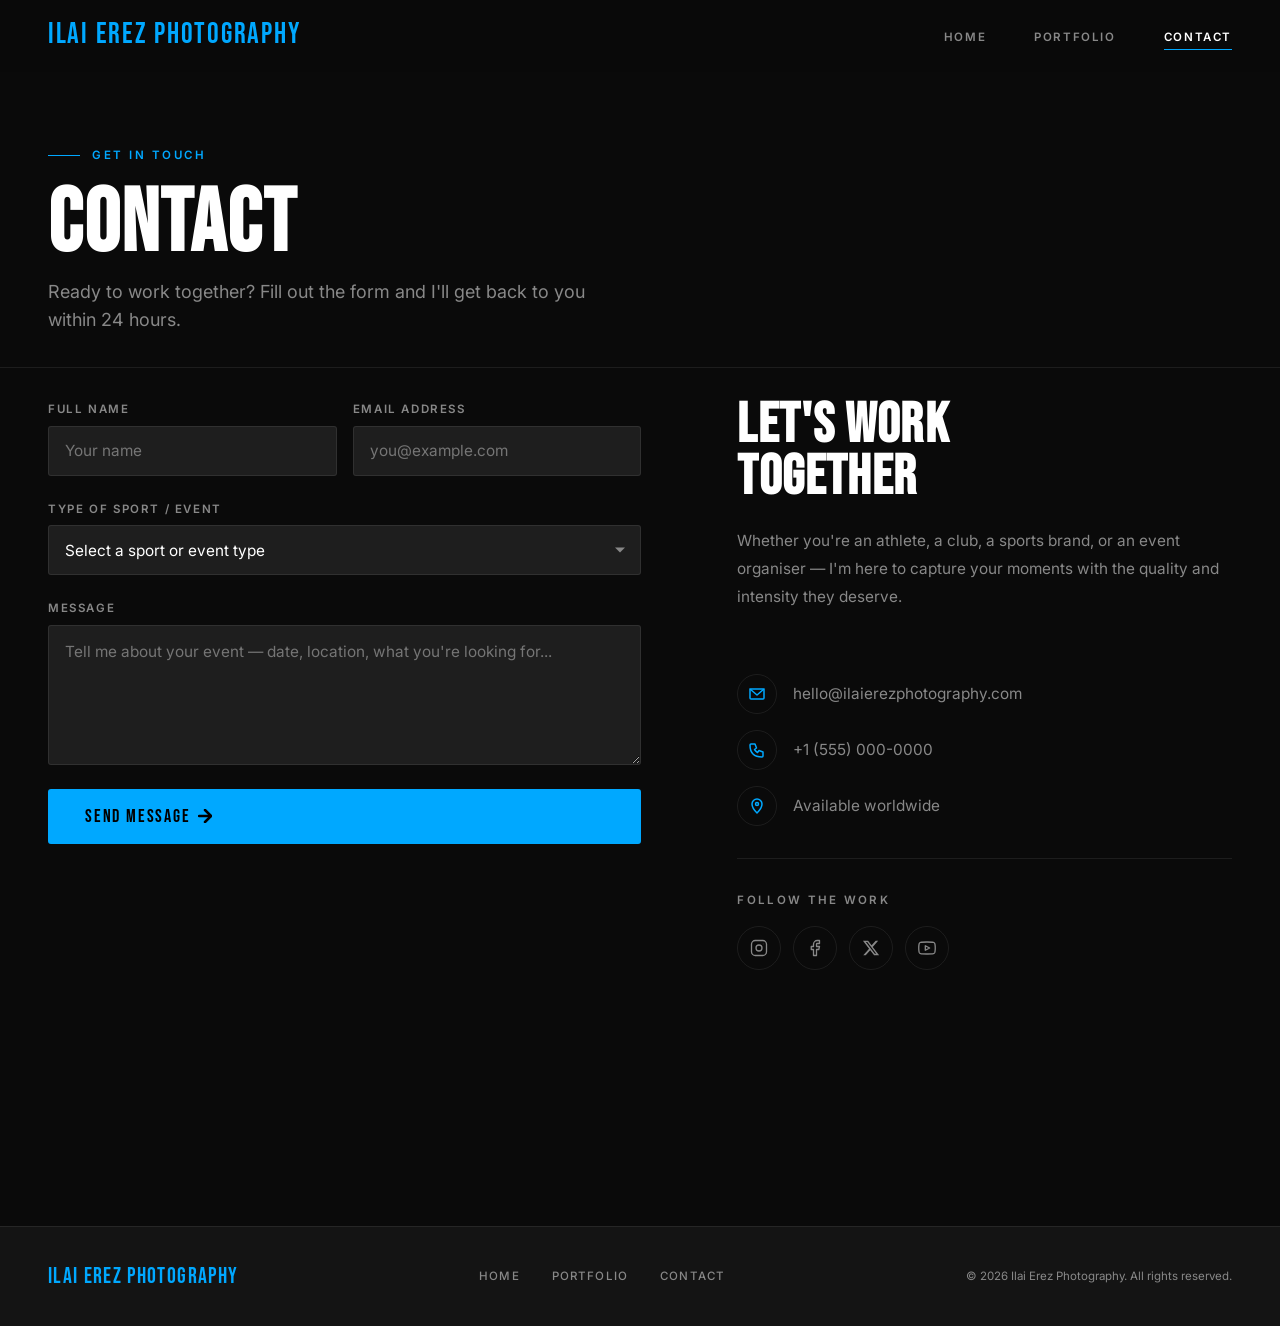
==== contact.html @ 73135bab "Initial commit — portfolio site with 3D gallery" ====
<!DOCTYPE html>
<html lang="en">
<head>
  <meta charset="UTF-8">
  <meta name="viewport" content="width=device-width, initial-scale=1.0">
  <meta name="description" content="Contact Ilai Erez Photography — Book a sports photography session, enquire about events, or send a message.">

  <!-- Open Graph -->
  <meta property="og:title"       content="Ilai Erez Photography | Contact">
  <meta property="og:description" content="Book a sports photography session or send a message.">
  <meta property="og:image"       content="https://picsum.photos/1200/630?random=52">
  <meta property="og:url"         content="">
  <meta property="og:type"        content="website">

  <title>Ilai Erez Photography | Contact</title>

  <link rel="preconnect" href="https://fonts.googleapis.com">
  <link rel="preconnect" href="https://fonts.gstatic.com" crossorigin>
  <link href="https://fonts.googleapis.com/css2?family=Bebas+Neue&family=Inter:wght@400;500;600&display=swap" rel="stylesheet">

  <link rel="stylesheet" href="css/styles.css">
</head>
<body>

  <!-- ========================
       NAVIGATION
  ========================= -->
  <nav class="nav" aria-label="Main navigation">
    <div class="container nav__inner">
      <a href="index.html" class="nav__logo">Ilai Erez Photography</a>

      <ul class="nav__links" role="list">
        <li><a href="index.html"     class="nav__link">Home</a></li>
        <li><a href="portfolio.html" class="nav__link">Portfolio</a></li>
        <li><a href="contact.html"   class="nav__link">Contact</a></li>
      </ul>

      <button class="nav__toggle" aria-label="Toggle menu" aria-expanded="false">
        <span></span>
        <span></span>
        <span></span>
      </button>
    </div>
  </nav>

  <!-- ========================
       PAGE HEADER
  ========================= -->
  <header class="page-header">
    <div class="container">
      <p class="section-label">Get In Touch</p>
      <h1 class="page-header__title heading">Contact</h1>
      <p class="page-header__sub">
        Ready to work together? Fill out the form and I'll get back to you within 24 hours.
      </p>
    </div>
  </header>

  <!-- ========================
       CONTACT GRID
  ========================= -->
  <main>
    <div class="container contact-grid">

      <!-- LEFT: Form -->
      <div>
        <form
          class="form"
          action="https://formspree.io/f/YOUR_FORM_ID"
          method="POST"
          novalidate
          aria-label="Contact form">

          <!-- Row: Name + Email -->
          <div class="form__row">
            <div class="form__group">
              <label class="form__label" for="name">Full Name</label>
              <input
                class="form__input"
                type="text"
                id="name"
                name="name"
                placeholder="Your name"
                autocomplete="name"
                required>
            </div>

            <div class="form__group">
              <label class="form__label" for="email">Email Address</label>
              <input
                class="form__input"
                type="email"
                id="email"
                name="email"
                placeholder="you@example.com"
                autocomplete="email"
                required>
            </div>
          </div>

          <!-- Sport / Event type -->
          <div class="form__group">
            <label class="form__label" for="sport">Type of Sport / Event</label>
            <div class="form__select-wrap">
              <select class="form__select" id="sport" name="sport">
                <option value=""         disabled selected>Select a sport or event type</option>
                <option value="football">Football / Soccer</option>
                <option value="basketball">Basketball</option>
                <option value="running">Running / Athletics</option>
                <option value="swimming">Swimming / Water Sports</option>
                <option value="cycling">Cycling</option>
                <option value="tennis">Tennis / Racquet Sports</option>
                <option value="boxing">Boxing / Martial Arts</option>
                <option value="other">Other / Multiple Sports</option>
              </select>
            </div>
          </div>

          <!-- Message -->
          <div class="form__group">
            <label class="form__label" for="message">Message</label>
            <textarea
              class="form__textarea"
              id="message"
              name="message"
              placeholder="Tell me about your event — date, location, what you're looking for..."
              required></textarea>
          </div>

          <!-- Hidden honeypot for spam (Formspree) -->
          <input type="text" name="_gotcha" style="display:none" tabindex="-1" autocomplete="off">

          <!-- Success message (hidden until JS shows it) -->
          <div class="form__success" role="alert" aria-live="polite">
            <svg width="18" height="18" viewBox="0 0 18 18" fill="none"
                 stroke="currentColor" stroke-width="2.5" stroke-linecap="round" stroke-linejoin="round"
                 aria-hidden="true">
              <polyline points="2,9 7,14 16,4"/>
            </svg>
            Message sent! I'll be in touch within 24 hours.
          </div>

          <button type="submit" class="btn btn--primary form__submit">
            Send Message
            <svg width="14" height="14" viewBox="0 0 14 14" fill="none"
                 stroke="currentColor" stroke-width="2.5" stroke-linecap="round" stroke-linejoin="round"
                 aria-hidden="true">
              <line x1="1" y1="7" x2="13" y2="7"/>
              <polyline points="7,1 13,7 7,13"/>
            </svg>
          </button>

        </form>
      </div>

      <!-- RIGHT: Contact Info + Social -->
      <aside class="contact-info" aria-label="Contact information">

        <h2 class="contact-info__title heading">
          Let's Work<br>Together
        </h2>

        <p class="contact-info__text">
          Whether you're an athlete, a club, a sports brand, or an event organiser —
          I'm here to capture your moments with the quality and intensity they deserve.
        </p>

        <!-- Contact details -->
        <div class="contact-detail">
          <div class="contact-detail__icon" aria-hidden="true">
            <!-- Email icon -->
            <svg width="16" height="16" viewBox="0 0 16 16" fill="none"
                 stroke="currentColor" stroke-width="1.5" stroke-linecap="round" stroke-linejoin="round">
              <rect x="1" y="3" width="14" height="10" rx="1"/>
              <polyline points="1,3 8,9 15,3"/>
            </svg>
          </div>
          <span>hello@ilaierezphotography.com</span>
        </div>

        <div class="contact-detail">
          <div class="contact-detail__icon" aria-hidden="true">
            <!-- Phone icon -->
            <svg width="16" height="16" viewBox="0 0 16 16" fill="none"
                 stroke="currentColor" stroke-width="1.5" stroke-linecap="round" stroke-linejoin="round">
              <path d="M2 2h4l1.5 4-2 1.5a10 10 0 0 0 3 3L10 8.5 14 10v4a1 1 0 0 1-1 1C5 15 1 11 1 3a1 1 0 0 1 1-1z"/>
            </svg>
          </div>
          <span>+1 (555) 000-0000</span>
        </div>

        <div class="contact-detail">
          <div class="contact-detail__icon" aria-hidden="true">
            <!-- Location icon -->
            <svg width="16" height="16" viewBox="0 0 16 16" fill="none"
                 stroke="currentColor" stroke-width="1.5" stroke-linecap="round" stroke-linejoin="round">
              <path d="M8 1a5 5 0 0 1 5 5c0 4-5 9-5 9S3 10 3 6a5 5 0 0 1 5-5z"/>
              <circle cx="8" cy="6" r="1.5"/>
            </svg>
          </div>
          <span>Available worldwide</span>
        </div>

        <div class="contact-divider"></div>

        <!-- Social -->
        <p class="social-heading">Follow the work</p>

        <ul class="social-list" role="list">

          <!-- Instagram -->
          <li>
            <a href="#" class="social-link" aria-label="Instagram" rel="noopener noreferrer" target="_blank">
              <svg width="18" height="18" viewBox="0 0 24 24" fill="none"
                   stroke="currentColor" stroke-width="1.75" stroke-linecap="round" stroke-linejoin="round"
                   aria-hidden="true">
                <rect x="2" y="2" width="20" height="20" rx="5" ry="5"/>
                <circle cx="12" cy="12" r="4"/>
                <circle cx="17.5" cy="6.5" r="0.5" fill="currentColor" stroke="none"/>
              </svg>
            </a>
          </li>

          <!-- Facebook -->
          <li>
            <a href="#" class="social-link" aria-label="Facebook" rel="noopener noreferrer" target="_blank">
              <svg width="18" height="18" viewBox="0 0 24 24" fill="none"
                   stroke="currentColor" stroke-width="1.75" stroke-linecap="round" stroke-linejoin="round"
                   aria-hidden="true">
                <path d="M18 2h-3a5 5 0 0 0-5 5v3H7v4h3v8h4v-8h3l1-4h-4V7a1 1 0 0 1 1-1h3z"/>
              </svg>
            </a>
          </li>

          <!-- X / Twitter -->
          <li>
            <a href="#" class="social-link" aria-label="X (Twitter)" rel="noopener noreferrer" target="_blank">
              <svg width="18" height="18" viewBox="0 0 24 24" fill="currentColor"
                   aria-hidden="true">
                <path d="M18.244 2.25h3.308l-7.227 8.26 8.502 11.24H16.17l-5.214-6.817L4.99 21.75H1.68l7.73-8.835L1.254 2.25H8.08l4.713 6.231zm-1.161 17.52h1.833L7.084 4.126H5.117z"/>
              </svg>
            </a>
          </li>

          <!-- YouTube -->
          <li>
            <a href="#" class="social-link" aria-label="YouTube" rel="noopener noreferrer" target="_blank">
              <svg width="18" height="18" viewBox="0 0 24 24" fill="none"
                   stroke="currentColor" stroke-width="1.75" stroke-linecap="round" stroke-linejoin="round"
                   aria-hidden="true">
                <path d="M22.54 6.42a2.78 2.78 0 0 0-1.95-1.96C18.88 4 12 4 12 4s-6.88 0-8.59.46A2.78 2.78 0 0 0 1.46 6.42 29 29 0 0 0 1 12a29 29 0 0 0 .46 5.58 2.78 2.78 0 0 0 1.95 1.97C5.12 20 12 20 12 20s6.88 0 8.59-.45a2.78 2.78 0 0 0 1.96-1.97A29 29 0 0 0 23 12a29 29 0 0 0-.46-5.58z"/>
                <polygon points="9.75,15.02 15.5,12 9.75,8.98 9.75,15.02"/>
              </svg>
            </a>
          </li>

        </ul>

      </aside>
    </div>
  </main>

  <!-- ========================
       FOOTER
  ========================= -->
  <footer class="footer" style="margin-top: var(--space-xl);">
    <div class="container footer__inner">
      <a href="index.html" class="footer__logo">Ilai Erez Photography</a>

      <nav class="footer__links" aria-label="Footer navigation">
        <a href="index.html"     class="footer__link">Home</a>
        <a href="portfolio.html" class="footer__link">Portfolio</a>
        <a href="contact.html"   class="footer__link">Contact</a>
      </nav>

      <p class="footer__copy">&copy; <span id="year"></span> Ilai Erez Photography. All rights reserved.</p>
    </div>
  </footer>

  <script src="js/main.js" defer></script>
  <script>document.getElementById('year').textContent = new Date().getFullYear();</script>
</body>
</html>
---- css/styles.css ----
/* ===========================
   CSS CUSTOM PROPERTIES
   =========================== */
:root {
  /* Colors */
  --color-bg:          #0a0a0a;
  --color-bg-surface:  #141414;
  --color-bg-raised:   #1e1e1e;
  --color-text:        #ffffff;
  --color-text-muted:  #888888;
  --color-accent:      #00A8FF;
  --color-accent-dim:  rgba(0, 168, 255, 0.12);
  --color-accent-glow: rgba(0, 168, 255, 0.28);
  --color-overlay:     rgba(0, 0, 0, 0.72);
  --color-border:      rgba(255, 255, 255, 0.08);
  --color-border-acc:  rgba(0, 168, 255, 0.35);

  /* Typography */
  --font-heading: 'Bebas Neue', sans-serif;
  --font-body:    'Inter', sans-serif;

  /* Fluid type scale */
  --text-xs:   clamp(0.7rem,   0.9vw,  0.8rem);
  --text-sm:   clamp(0.85rem,  1.2vw,  1rem);
  --text-base: clamp(1rem,     1.5vw,  1.125rem);
  --text-lg:   clamp(1.125rem, 1.8vw,  1.375rem);
  --text-xl:   clamp(1.5rem,   3vw,    2rem);
  --text-2xl:  clamp(2rem,     5vw,    3.5rem);
  --text-3xl:  clamp(2.5rem,   7vw,    5.5rem);
  --text-hero: clamp(3rem,     8vw,   7rem);

  /* Spacing */
  --space-xs: 0.5rem;
  --space-sm: 1rem;
  --space-md: 2rem;
  --space-lg: 4rem;
  --space-xl: 8rem;

  /* Layout */
  --max-width:  1280px;
  --nav-height: 72px;
  --radius-sm:  3px;
  --radius-md:  8px;
  --radius-pill: 999px;

  /* Motion */
  --transition-fast: 150ms ease;
  --transition-base: 300ms ease;
  --transition-slow: 500ms cubic-bezier(0.16, 1, 0.3, 1);
}

/* ===========================
   RESET & BASE
   =========================== */
*, *::before, *::after {
  box-sizing: border-box;
  margin: 0;
  padding: 0;
}

html {
  scroll-behavior: smooth;
  -webkit-font-smoothing: antialiased;
  -moz-osx-font-smoothing: grayscale;
}

body {
  background-color: var(--color-bg);
  color: var(--color-text);
  font-family: var(--font-body);
  font-size: var(--text-base);
  line-height: 1.6;
  overflow-x: hidden;
}

img {
  max-width: 100%;
  display: block;
}

a { color: inherit; text-decoration: none; }
ul, ol { list-style: none; }
button { cursor: pointer; background: none; border: none; font-family: inherit; color: inherit; }

::selection {
  background: var(--color-accent);
  color: #000;
}

:focus-visible {
  outline: 2px solid var(--color-accent);
  outline-offset: 3px;
}

/* ===========================
   LAYOUT UTILITIES
   =========================== */
.container {
  max-width: var(--max-width);
  margin-inline: auto;
  padding-inline: clamp(1rem, 5vw, 3rem);
}

.section {
  padding-block: var(--space-xl);
}

/* ===========================
   NAVIGATION
   =========================== */
.nav {
  position: fixed;
  top: 0; left: 0; right: 0;
  z-index: 100;
  height: var(--nav-height);
  display: flex;
  align-items: center;
  backdrop-filter: blur(16px) saturate(1.5);
  -webkit-backdrop-filter: blur(16px) saturate(1.5);
  background: rgba(10, 10, 10, 0.65);
  border-bottom: 1px solid transparent;
  transition: background var(--transition-base), border-color var(--transition-base);
}

.nav--scrolled {
  background: rgba(10, 10, 10, 0.95);
  border-bottom-color: var(--color-border);
}

.nav__inner {
  display: flex;
  align-items: center;
  justify-content: space-between;
  width: 100%;
}

.nav__logo {
  font-family: var(--font-heading);
  font-size: clamp(1.4rem, 2.5vw, 1.8rem);
  color: var(--color-accent);
  letter-spacing: 0.06em;
  text-transform: uppercase;
  transition: opacity var(--transition-fast);
}

.nav__logo:hover { opacity: 0.75; }

.nav__links {
  display: flex;
  align-items: center;
  gap: clamp(1.5rem, 4vw, 3rem);
}

.nav__link {
  font-size: var(--text-xs);
  font-weight: 600;
  letter-spacing: 0.14em;
  text-transform: uppercase;
  color: var(--color-text-muted);
  position: relative;
  padding-block: 0.25rem;
  transition: color var(--transition-fast);
}

.nav__link::after {
  content: '';
  position: absolute;
  bottom: -2px; left: 0;
  width: 100%;
  height: 1px;
  background: var(--color-accent);
  transform: scaleX(0);
  transform-origin: right;
  transition: transform var(--transition-base);
}

.nav__link:hover,
.nav__link--active { color: var(--color-text); }

.nav__link:hover::after,
.nav__link--active::after {
  transform: scaleX(1);
  transform-origin: left;
}

.nav__toggle {
  display: none;
  flex-direction: column;
  gap: 5px;
  padding: 0.5rem;
  z-index: 110;
}

.nav__toggle span {
  display: block;
  width: 24px;
  height: 2px;
  background: var(--color-text);
  border-radius: 2px;
  transition: transform var(--transition-base), opacity var(--transition-base);
  transform-origin: center;
}

.nav__toggle--open span:nth-child(1) { transform: translateY(7px) rotate(45deg); }
.nav__toggle--open span:nth-child(2) { opacity: 0; }
.nav__toggle--open span:nth-child(3) { transform: translateY(-7px) rotate(-45deg); }

/* ===========================
   BUTTONS
   =========================== */
.btn {
  display: inline-flex;
  align-items: center;
  gap: 0.5rem;
  font-family: var(--font-heading);
  font-size: clamp(0.9rem, 1.5vw, 1.1rem);
  letter-spacing: 0.1em;
  text-transform: uppercase;
  padding: 0.85em 2em;
  border-radius: var(--radius-sm);
  border: 2px solid transparent;
  transition: transform var(--transition-fast), box-shadow var(--transition-fast),
              background var(--transition-fast), color var(--transition-fast), border-color var(--transition-fast);
  white-space: nowrap;
}

.btn:active { transform: scale(0.97); }

.btn--primary {
  background: var(--color-accent);
  color: #000;
  border-color: var(--color-accent);
}

.btn--primary:hover {
  box-shadow: 0 0 28px var(--color-accent-glow), 0 4px 16px rgba(0,0,0,0.4);
  transform: translateY(-2px);
}

.btn--outline {
  background: transparent;
  color: var(--color-text);
  border-color: var(--color-border);
}

.btn--outline:hover {
  border-color: var(--color-accent);
  color: var(--color-accent);
}

/* Hero CTA overrides — stronger hierarchy */
.hero__actions .btn--primary {
  padding: 1em 2.4em;
  font-size: clamp(1rem, 1.6vw, 1.2rem);
  font-weight: 700;
  box-shadow: 0 0 20px rgba(229, 255, 0, 0.18);
}

.hero__actions .btn--primary:hover {
  transform: scale(1.04) translateY(-2px);
  box-shadow: 0 0 40px rgba(229, 255, 0, 0.45), 0 6px 24px rgba(0,0,0,0.5);
  filter: brightness(1.08);
}

.hero__actions .btn--outline {
  padding: 0.95em 1.8em;
  font-size: clamp(0.8rem, 1.3vw, 1rem);
  color: rgba(255,255,255,0.45);
  border-color: rgba(255,255,255,0.18);
  border-width: 1px;
}

.hero__actions .btn--outline:hover {
  color: rgba(255,255,255,0.75);
  border-color: rgba(255,255,255,0.4);
  background: rgba(255,255,255,0.04);
}

/* ===========================
   HERO
   =========================== */
.hero {
  position: relative;
  height: 100vh;
  min-height: 600px;
  display: flex;
  align-items: center;
  overflow: hidden;
}

.hero__bg {
  position: absolute;
  inset: 0;
  background-size: 150% auto;
  background-position: left 72px;
  transform: scale(1.06);
  transition: transform 10s ease-out;
  filter: brightness(0.65) contrast(1.1) saturate(0.9);
}

.hero__bg.is-loaded { transform: scale(1); }

.hero__bg::after {
  content: '';
  position: absolute;
  inset: 0;
  background: linear-gradient(
    to bottom,
    rgba(10,10,10,0.1) 0%,
    rgba(10,10,10,0.2) 35%,
    rgba(10,10,10,0.7) 65%,
    #0a0a0a 100%
  );
}

.hero__content {
  position: relative;
  z-index: 1;
  width: 100%;
  max-width: 42%;
  margin-left: clamp(2rem, 6vw, 6rem);
  margin-right: 0;
}

.hero__eyebrow {
  display: inline-flex;
  align-items: center;
  gap: 0.75rem;
  font-size: var(--text-xs);
  font-weight: 600;
  letter-spacing: 0.22em;
  text-transform: uppercase;
  color: var(--color-accent);
  margin-bottom: 1.5rem;
  opacity: 0;
  animation: fadeInUp 0.8s ease 0.3s forwards;
}

.hero__eyebrow::before {
  content: '';
  display: block;
  width: 32px;
  height: 1px;
  background: var(--color-accent);
  flex-shrink: 0;
}

.hero__title {
  font-size: var(--text-hero);
  font-family: var(--font-heading);
  letter-spacing: 0.02em;
  text-transform: uppercase;
  line-height: 0.88;
  margin-bottom: 1.5rem;
  opacity: 0;
  animation: fadeInUp 0.9s ease 0.5s forwards;
}

.hero__title span { display: block; }
.hero__title .accent { color: var(--color-accent); }

.hero__subtitle {
  font-size: var(--text-lg);
  color: var(--color-text-muted);
  max-width: 520px;
  margin-bottom: 2.5rem;
  opacity: 0;
  animation: fadeInUp 0.9s ease 0.7s forwards;
  font-weight: 400;
  line-height: 1.65;
}

.hero__actions {
  display: flex;
  gap: 1rem;
  flex-wrap: wrap;
  opacity: 0;
  animation: fadeInUp 0.9s ease 0.9s forwards;
}

.hero__scroll {
  position: absolute;
  bottom: 2.5rem;
  left: 50%;
  transform: translateX(-50%);
  display: flex;
  flex-direction: column;
  align-items: center;
  gap: 0.5rem;
  color: var(--color-text-muted);
  font-size: var(--text-xs);
  letter-spacing: 0.18em;
  text-transform: uppercase;
  animation: fadeIn 1s ease 1.8s both;
  user-select: none;
}

.hero__scroll-line {
  width: 1px;
  height: 48px;
  background: linear-gradient(to bottom, var(--color-accent), transparent);
  animation: scrollPulse 2.2s ease-in-out infinite;
}

/* ===========================
   ABOUT / STATS
   =========================== */
.about {
  background: var(--color-bg);
}

.about__grid {
  display: grid;
  grid-template-columns: 1fr 1fr;
  gap: var(--space-xl);
  align-items: center;
}

.section-label {
  display: inline-flex;
  align-items: center;
  gap: 0.75rem;
  font-size: var(--text-xs);
  font-weight: 600;
  letter-spacing: 0.22em;
  text-transform: uppercase;
  color: var(--color-accent);
  margin-bottom: 1.25rem;
}

.section-label::before {
  content: '';
  display: block;
  width: 32px;
  height: 1px;
  background: var(--color-accent);
  flex-shrink: 0;
}

.section-title {
  font-family: var(--font-heading);
  font-size: var(--text-3xl);
  letter-spacing: 0.02em;
  text-transform: uppercase;
  line-height: 0.92;
  margin-bottom: 1.5rem;
}

.section-subtitle {
  color: var(--color-text-muted);
  font-size: var(--text-base);
  max-width: 540px;
  line-height: 1.7;
}

.about__text {
  color: var(--color-text-muted);
  line-height: 1.8;
  margin-bottom: var(--space-md);
}

.stats {
  display: grid;
  grid-template-columns: repeat(3, 1fr);
  gap: 1px;
  background: var(--color-border);
  border: 1px solid var(--color-border);
  border-radius: var(--radius-md);
  overflow: hidden;
  margin-top: var(--space-lg);
}

.stat {
  background: var(--color-bg-surface);
  padding: var(--space-md) var(--space-sm);
  text-align: center;
}

.stat__header {
  display: flex;
  align-items: baseline;
  justify-content: center;
  gap: 0.1em;
  line-height: 1;
  margin-bottom: 0.4rem;
}

.stat__number {
  font-family: var(--font-heading);
  font-size: var(--text-3xl);
  color: var(--color-accent);
  line-height: 1;
}

.stat__plus {
  font-family: var(--font-heading);
  font-size: clamp(1.5rem, 3vw, 2.5rem);
  color: var(--color-accent);
  line-height: 1;
}

.stat__label {
  font-size: var(--text-xs);
  letter-spacing: 0.15em;
  text-transform: uppercase;
  color: var(--color-text-muted);
  font-weight: 500;
}

.about__visual {
  position: relative;
  padding-right: 2rem;
  padding-bottom: 2rem;
}

.about__img-wrap {
  position: relative;
  border-radius: var(--radius-md);
  overflow: hidden;
  aspect-ratio: 4/5;
}

.about__img {
  width: 100%;
  height: 100%;
  object-fit: cover;
  object-position: center 20%;
  filter: contrast(1.12) saturate(1.1);
}

.about__badge {
  position: absolute;
  bottom: 0;
  right: 0;
  background: var(--color-accent);
  color: #000;
  padding: 1.25rem 1.5rem;
  border-radius: var(--radius-md);
  text-align: center;
  min-width: 100px;
}

.about__badge-num {
  font-family: var(--font-heading);
  font-size: 2.5rem;
  line-height: 1;
  display: block;
}

.about__badge-txt {
  font-size: 0.65rem;
  font-weight: 700;
  letter-spacing: 0.1em;
  text-transform: uppercase;
}

/* ===========================
   PAGE HEADERS (portfolio / contact)
   =========================== */
.page-header {
  padding-top: calc(var(--nav-height) + var(--space-lg));
  padding-bottom: var(--space-md);
  border-bottom: 1px solid var(--color-border);
  margin-bottom: var(--space-md);
}

.page-header__title {
  font-family: var(--font-heading);
  font-size: var(--text-3xl);
  letter-spacing: 0.02em;
  text-transform: uppercase;
  line-height: 0.92;
  margin-bottom: 0.75rem;
}

.page-header__sub {
  color: var(--color-text-muted);
  font-size: var(--text-base);
  max-width: 540px;
}

/* ===========================
   FILTER BAR
   =========================== */
.filter-bar {
  display: flex;
  gap: 0.5rem;
  flex-wrap: wrap;
  margin-bottom: var(--space-md);
}

.filter-btn {
  font-size: var(--text-xs);
  font-weight: 600;
  letter-spacing: 0.1em;
  text-transform: uppercase;
  padding: 0.5em 1.3em;
  border-radius: var(--radius-pill);
  border: 1px solid var(--color-border);
  color: var(--color-text-muted);
  background: transparent;
  transition: all var(--transition-base);
}

.filter-btn:hover {
  border-color: rgba(255,255,255,0.25);
  color: var(--color-text);
}

.filter-btn--active {
  background: var(--color-accent);
  border-color: var(--color-accent);
  color: #000;
}

/* ===========================
   PORTFOLIO SECTIONS
   =========================== */
.portfolio-section {
  margin-top: var(--space-xl);
}

.portfolio-section__header {
  margin-bottom: var(--space-lg);
  border-top: 1px solid var(--color-border);
  padding-top: var(--space-lg);
}

.portfolio-section__header .section-title {
  margin-top: 0.5rem;
  margin-bottom: 0.75rem;
}

/* ===========================
   GALLERY GRID
   =========================== */
.gallery {
  display: grid;
  grid-template-columns: repeat(3, 1fr);
  grid-auto-rows: clamp(200px, 24vw, 330px);
  grid-auto-flow: row dense;
  gap: 4px;
  padding-bottom: var(--space-xl);
}

.gallery__item {
  position: relative;
  overflow: hidden;
  cursor: pointer;
  background: var(--color-bg-surface);
}

.gallery__item--wide {
  grid-column: span 2;
}

.gallery__item--tall {
  grid-row: span 2;
}

.gallery__img {
  width: 100%;
  height: 100%;
  object-fit: cover;
  transition: transform var(--transition-slow);
  display: block;
}

.gallery__overlay {
  position: absolute;
  inset: 0;
  background: var(--color-overlay);
  opacity: 0;
  transition: opacity var(--transition-base);
  display: flex;
  align-items: center;
  justify-content: center;
}

.gallery__expand {
  width: 52px;
  height: 52px;
  border: 2px solid var(--color-accent);
  border-radius: 50%;
  display: flex;
  align-items: center;
  justify-content: center;
  color: var(--color-accent);
  transform: scale(0.65);
  transition: transform var(--transition-slow);
}

.gallery__tag {
  position: absolute;
  top: 0.75rem;
  left: 0.75rem;
  font-size: 0.62rem;
  font-weight: 700;
  letter-spacing: 0.15em;
  text-transform: uppercase;
  background: var(--color-accent);
  color: #000;
  padding: 0.2em 0.65em;
  border-radius: 2px;
  opacity: 0;
  transform: translateY(-4px);
  transition: opacity var(--transition-base), transform var(--transition-base);
}

.gallery__item:hover .gallery__img { transform: scale(1.08); }
.gallery__item:hover .gallery__overlay { opacity: 1; }
.gallery__item:hover .gallery__expand { transform: scale(1); }
.gallery__item:hover .gallery__tag { opacity: 1; transform: translateY(0); }

/* ===========================
   LIGHTBOX
   =========================== */
.lightbox {
  position: fixed;
  inset: 0;
  z-index: 999;
  background: rgba(0, 0, 0, 0.96);
  display: flex;
  align-items: center;
  justify-content: center;
  opacity: 0;
  pointer-events: none;
  transition: opacity var(--transition-base);
  backdrop-filter: blur(6px);
}

.lightbox--open {
  opacity: 1;
  pointer-events: all;
}

.lightbox__img {
  max-width: min(90vw, 920px);
  max-height: 82vh;
  object-fit: contain;
  transform: scale(0.93);
  transition: transform var(--transition-slow), opacity 0.2s ease;
  border-radius: var(--radius-sm);
}

.lightbox--open .lightbox__img {
  transform: scale(1);
}

.lightbox__close {
  position: absolute;
  top: 1.5rem; right: 1.5rem;
  width: 44px; height: 44px;
  border: 1px solid var(--color-border);
  border-radius: 50%;
  display: flex; align-items: center; justify-content: center;
  color: var(--color-text-muted);
  transition: all var(--transition-fast);
}

.lightbox__close:hover {
  border-color: var(--color-accent);
  color: var(--color-accent);
}

.lightbox__prev,
.lightbox__next {
  position: absolute;
  top: 50%;
  transform: translateY(-50%);
  width: 52px; height: 52px;
  border: 1px solid var(--color-border);
  border-radius: 50%;
  display: flex; align-items: center; justify-content: center;
  color: var(--color-text);
  transition: all var(--transition-fast);
}

.lightbox__prev { left: clamp(0.75rem, 3vw, 2.5rem); }
.lightbox__next { right: clamp(0.75rem, 3vw, 2.5rem); }

.lightbox__prev:hover,
.lightbox__next:hover {
  border-color: var(--color-accent);
  color: var(--color-accent);
  background: var(--color-accent-dim);
}

.lightbox__counter {
  position: absolute;
  bottom: 1.5rem;
  left: 50%;
  transform: translateX(-50%);
  font-size: var(--text-xs);
  color: var(--color-text-muted);
  letter-spacing: 0.12em;
  white-space: nowrap;
}

.lightbox__caption {
  position: absolute;
  bottom: 3rem;
  left: 50%;
  transform: translateX(-50%);
  font-size: var(--text-xs);
  color: rgba(255,255,255,0.6);
  letter-spacing: 0.1em;
  text-transform: uppercase;
  white-space: nowrap;
}

/* ===========================
   CONTACT PAGE
   =========================== */
.contact-grid {
  display: grid;
  grid-template-columns: 1.2fr 1fr;
  gap: clamp(2rem, 8vw, 6rem);
  align-items: start;
  padding-bottom: var(--space-xl);
}

/* Form */
.form {
  display: flex;
  flex-direction: column;
  gap: 1.5rem;
}

.form__row {
  display: grid;
  grid-template-columns: 1fr 1fr;
  gap: 1rem;
}

.form__group {
  display: flex;
  flex-direction: column;
  gap: 0.45rem;
}

.form__label {
  font-size: var(--text-xs);
  font-weight: 600;
  letter-spacing: 0.14em;
  text-transform: uppercase;
  color: var(--color-text-muted);
}

.form__input,
.form__select,
.form__textarea {
  background: var(--color-bg-raised);
  border: 1px solid var(--color-border);
  color: var(--color-text);
  font-family: var(--font-body);
  font-size: var(--text-sm);
  padding: 0.9rem 1rem;
  border-radius: var(--radius-sm);
  transition: border-color var(--transition-fast), box-shadow var(--transition-fast);
  appearance: none;
  -webkit-appearance: none;
  width: 100%;
}

.form__input:focus,
.form__select:focus,
.form__textarea:focus {
  outline: none;
  border-color: var(--color-accent);
  box-shadow: 0 0 0 3px var(--color-accent-dim);
}

.form__input--error {
  border-color: #ff4040 !important;
  box-shadow: 0 0 0 3px rgba(255,64,64,0.12) !important;
}

.form__error {
  font-size: var(--text-xs);
  color: #ff6060;
  display: none;
}

.form__error--visible { display: block; }

.form__select option {
  background: var(--color-bg-raised);
  color: var(--color-text);
}

/* Custom select arrow */
.form__select-wrap {
  position: relative;
}

.form__select-wrap::after {
  content: '';
  position: absolute;
  right: 1rem;
  top: 50%;
  transform: translateY(-50%);
  width: 0;
  height: 0;
  border-left: 5px solid transparent;
  border-right: 5px solid transparent;
  border-top: 5px solid var(--color-text-muted);
  pointer-events: none;
}

.form__textarea {
  min-height: 140px;
  resize: vertical;
  line-height: 1.6;
}

.form__success {
  display: none;
  align-items: center;
  gap: 0.75rem;
  padding: 1rem 1.5rem;
  background: var(--color-accent-dim);
  border: 1px solid var(--color-border-acc);
  border-radius: var(--radius-sm);
  color: var(--color-accent);
  font-size: var(--text-sm);
  font-weight: 600;
}

.form__success--visible { display: flex; }

/* Contact Info (right column) */
.contact-info {
  position: sticky;
  top: calc(var(--nav-height) + 2rem);
}

.contact-info__title {
  font-family: var(--font-heading);
  font-size: var(--text-2xl);
  letter-spacing: 0.02em;
  text-transform: uppercase;
  line-height: 0.92;
  margin-bottom: 1.5rem;
}

.contact-info__text {
  color: var(--color-text-muted);
  line-height: 1.8;
  margin-bottom: var(--space-lg);
  font-size: var(--text-sm);
}

.contact-detail {
  display: flex;
  align-items: center;
  gap: 1rem;
  margin-bottom: 1rem;
  font-size: var(--text-sm);
  color: var(--color-text-muted);
}

.contact-detail__icon {
  width: 40px;
  height: 40px;
  border: 1px solid var(--color-border);
  border-radius: 50%;
  display: flex; align-items: center; justify-content: center;
  flex-shrink: 0;
  color: var(--color-accent);
}

.contact-divider {
  height: 1px;
  background: var(--color-border);
  margin-block: var(--space-md);
}

.social-heading {
  font-size: var(--text-xs);
  font-weight: 600;
  letter-spacing: 0.2em;
  text-transform: uppercase;
  color: var(--color-text-muted);
  margin-bottom: 1rem;
}

.social-list {
  display: flex;
  gap: 0.75rem;
}

.social-link {
  width: 44px; height: 44px;
  border: 1px solid var(--color-border);
  border-radius: 50%;
  display: flex; align-items: center; justify-content: center;
  color: var(--color-text-muted);
  transition: all var(--transition-fast);
}

.social-link:hover {
  border-color: var(--color-accent);
  background: var(--color-accent-dim);
  color: var(--color-accent);
}

/* ===========================
   FOOTER
   =========================== */
.footer {
  background: var(--color-bg-surface);
  border-top: 1px solid var(--color-border);
  padding-block: var(--space-md);
}

.footer__inner {
  display: flex;
  align-items: center;
  justify-content: space-between;
  flex-wrap: wrap;
  gap: var(--space-sm);
}

.footer__logo {
  font-family: var(--font-heading);
  font-size: 1.4rem;
  color: var(--color-accent);
  letter-spacing: 0.06em;
  text-transform: uppercase;
}

.footer__links {
  display: flex;
  gap: var(--space-md);
}

.footer__link {
  font-size: var(--text-xs);
  font-weight: 500;
  letter-spacing: 0.1em;
  text-transform: uppercase;
  color: var(--color-text-muted);
  transition: color var(--transition-fast);
}

.footer__link:hover { color: var(--color-text); }

.footer__copy {
  font-size: var(--text-xs);
  color: var(--color-text-muted);
}

/* ===========================
   SCROLL REVEAL
   =========================== */
[data-reveal] {
  opacity: 0;
  transform: translateY(28px);
  transition: opacity 0.7s ease, transform 0.7s cubic-bezier(0.16, 1, 0.3, 1);
}

[data-reveal].revealed {
  opacity: 1;
  transform: translateY(0);
}

[data-reveal-delay="1"] { transition-delay: 0.10s; }
[data-reveal-delay="2"] { transition-delay: 0.20s; }
[data-reveal-delay="3"] { transition-delay: 0.30s; }
[data-reveal-delay="4"] { transition-delay: 0.40s; }
[data-reveal-delay="5"] { transition-delay: 0.55s; }

/* ===========================
   KEYFRAME ANIMATIONS
   =========================== */
@keyframes fadeInUp {
  from { opacity: 0; transform: translateY(36px); }
  to   { opacity: 1; transform: translateY(0); }
}

@keyframes fadeIn {
  from { opacity: 0; }
  to   { opacity: 1; }
}

@keyframes scrollPulse {
  0%, 100% { opacity: 1;   transform: scaleY(1); }
  50%       { opacity: 0.3; transform: scaleY(0.5); }
}

/* ===========================
   RESPONSIVE
   =========================== */

/* Mobile (< 768px) */
@media (max-width: 767px) {
  .nav__toggle { display: flex; }

  .nav__links {
    position: fixed;
    inset: 0;
    background: var(--color-bg);
    flex-direction: column;
    align-items: center;
    justify-content: center;
    gap: 2.5rem;
    opacity: 0;
    pointer-events: none;
    transition: opacity var(--transition-base);
    z-index: 105;
  }

  .nav__links--open {
    opacity: 1;
    pointer-events: all;
  }

  .nav__link { font-size: 1.75rem; }

  .hero__actions { flex-direction: column; align-items: flex-start; }

  .about__grid { grid-template-columns: 1fr; gap: var(--space-lg); }
  .about__visual { display: none; }
  .stats { grid-template-columns: 1fr; }

  .gallery__item--wide {
    grid-column: span 1;
  }

  .gallery__item--tall {
    grid-row: span 1;
  }

  .gallery {
    grid-template-columns: repeat(2, 1fr);
    grid-auto-rows: clamp(160px, 40vw, 260px);
  }

  .form__row { grid-template-columns: 1fr; }
  .contact-grid { grid-template-columns: 1fr; }
  .contact-info { position: static; }

  .footer__inner { flex-direction: column; text-align: center; }
  .footer__links { justify-content: center; order: -1; }
}

/* Tablet (640px – 1023px) */
@media (min-width: 640px) and (max-width: 1023px) {
  .about__grid { grid-template-columns: 1fr; }
  .about__visual { display: none; }
  .stats { grid-template-columns: repeat(3, 1fr); }
}

/* Reduced motion */
@media (prefers-reduced-motion: reduce) {
  *, *::before, *::after {
    animation-duration: 0.01ms !important;
    animation-iteration-count: 1 !important;
    transition-duration: 0.01ms !important;
  }
  [data-reveal] { opacity: 1; transform: none; }
}
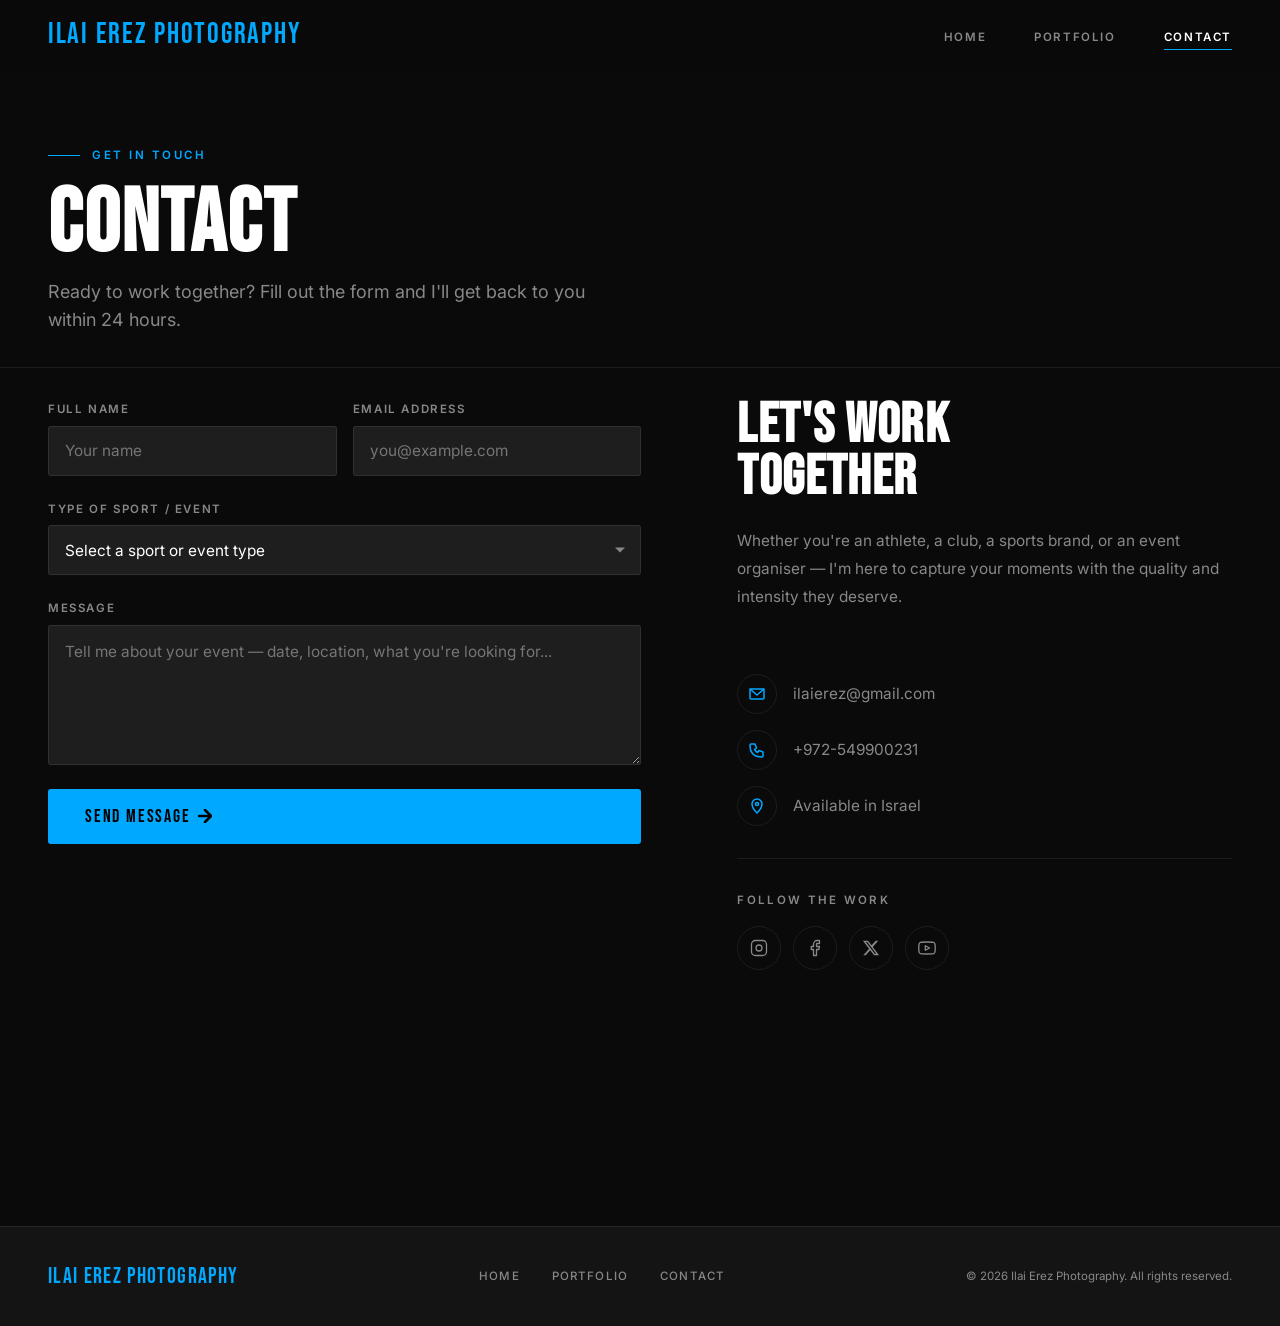
==== commit a58eb49b: "Clean up tracking: remove large reference photos and portfolio-3d from repo - Add .gitignore (node_m" ====
--- a/contact.html
+++ b/contact.html
@@ -66,7 +66,7 @@
       <div>
         <form
           class="form"
-          action="https://formspree.io/f/YOUR_FORM_ID"
+          action="https://formspree.io/f/mgondqen"
           method="POST"
           novalidate
           aria-label="Contact form">
@@ -175,7 +175,7 @@
               <polyline points="1,3 8,9 15,3"/>
             </svg>
           </div>
-          <span>hello@ilaierezphotography.com</span>
+          <span>ilaierez@gmail.com</span>
         </div>
 
         <div class="contact-detail">
@@ -186,7 +186,7 @@
               <path d="M2 2h4l1.5 4-2 1.5a10 10 0 0 0 3 3L10 8.5 14 10v4a1 1 0 0 1-1 1C5 15 1 11 1 3a1 1 0 0 1 1-1z"/>
             </svg>
           </div>
-          <span>+1 (555) 000-0000</span>
+          <span>+972-549900231</span>
         </div>
 
         <div class="contact-detail">
@@ -198,7 +198,7 @@
               <circle cx="8" cy="6" r="1.5"/>
             </svg>
           </div>
-          <span>Available worldwide</span>
+          <span>Available in Israel</span>
         </div>
 
         <div class="contact-divider"></div>
